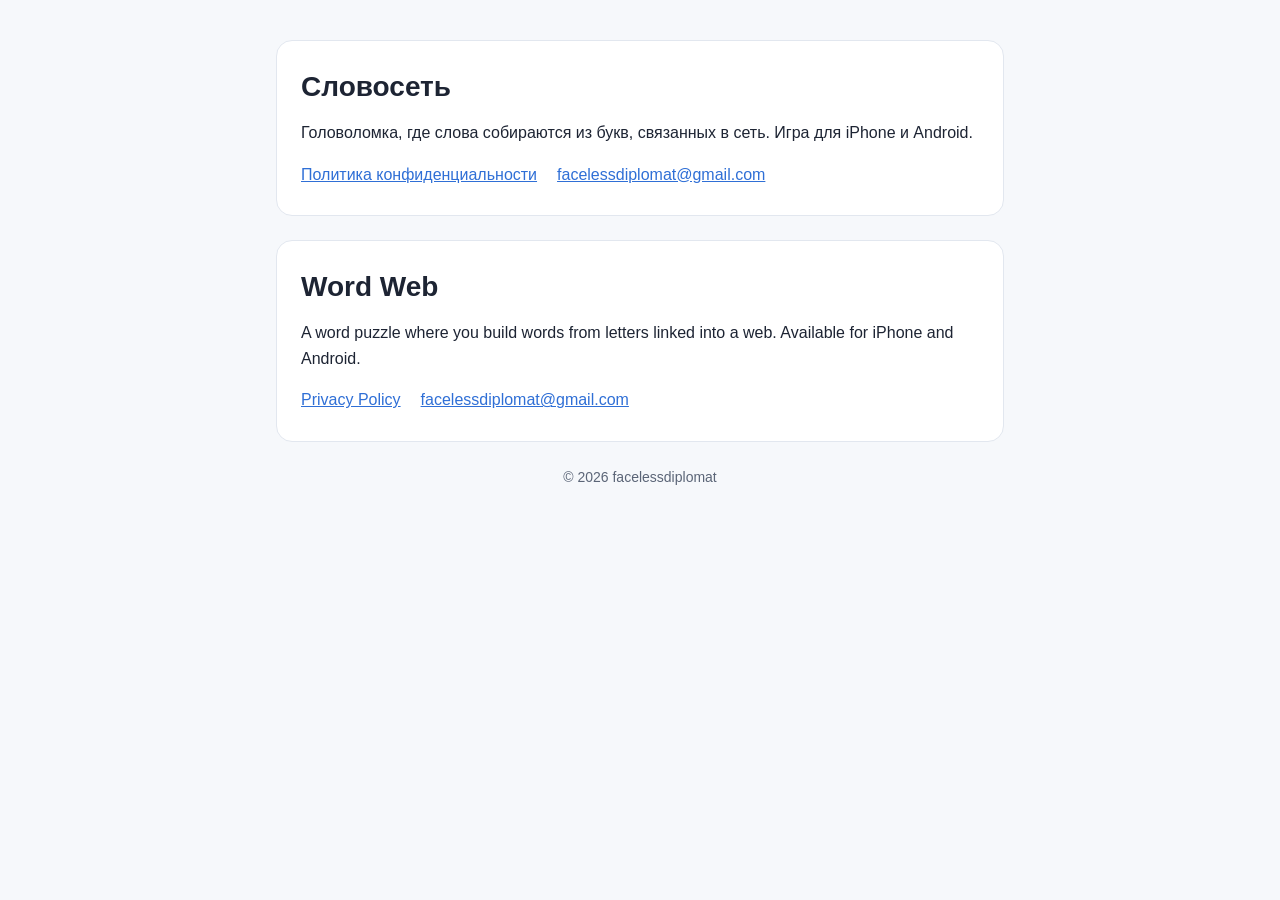
==== index.html @ be3394c1 "Add Word Web site with privacy policy" ====
<!doctype html>
<html lang="ru">
<head>
  <meta charset="utf-8">
  <meta name="viewport" content="width=device-width, initial-scale=1">
  <title>Словосеть · Word Web</title>
  <meta name="description" content="Словосеть (Word Web) — головоломка, где слова собираются из букв, связанных в сеть.">
  <link rel="stylesheet" href="style.css">
</head>
<body>
  <main>
    <section class="card">
      <h1>Словосеть</h1>
      <p>Головоломка, где слова собираются из букв, связанных в сеть. Игра для iPhone и Android.</p>
      <nav>
        <a href="privacy.html">Политика конфиденциальности</a>
        <a href="mailto:facelessdiplomat@gmail.com">facelessdiplomat@gmail.com</a>
      </nav>
    </section>
    <section class="card" lang="en">
      <h1>Word Web</h1>
      <p>A word puzzle where you build words from letters linked into a web. Available for iPhone and Android.</p>
      <nav>
        <a href="privacy.html#en">Privacy Policy</a>
        <a href="mailto:facelessdiplomat@gmail.com">facelessdiplomat@gmail.com</a>
      </nav>
    </section>
    <footer>© 2026 facelessdiplomat</footer>
  </main>
</body>
</html>
---- style.css ----
:root {
  --page: #f6f8fb;
  --card: #ffffff;
  --ink: #1d2433;
  --muted: #5b6577;
  --accent: #2f6fd6;
  --line: #e2e7ef;
}

@media (prefers-color-scheme: dark) {
  :root {
    --page: #10141c;
    --card: #181e29;
    --ink: #e8ecf3;
    --muted: #9aa5b8;
    --accent: #7aa7f2;
    --line: #262e3d;
  }
}

* {
  box-sizing: border-box;
}

body {
  margin: 0;
  background: var(--page);
  color: var(--ink);
  font: 16px/1.6 -apple-system, BlinkMacSystemFont, "Segoe UI", Roboto, "Helvetica Neue", Arial, sans-serif;
}

main {
  max-width: 760px;
  margin: 0 auto;
  padding: 40px 16px 64px;
}

.card {
  background: var(--card);
  border: 1px solid var(--line);
  border-radius: 16px;
  padding: 28px 24px;
  margin-bottom: 24px;
}

h1 {
  font-size: 28px;
  line-height: 1.25;
  margin: 0 0 8px;
}

h2 {
  font-size: 20px;
  margin: 28px 0 8px;
}

p,
li {
  color: var(--ink);
}

.muted {
  color: var(--muted);
}

a {
  color: var(--accent);
}

nav {
  display: flex;
  flex-wrap: wrap;
  gap: 12px 20px;
  margin-top: 16px;
}

footer {
  color: var(--muted);
  font-size: 14px;
  text-align: center;
}
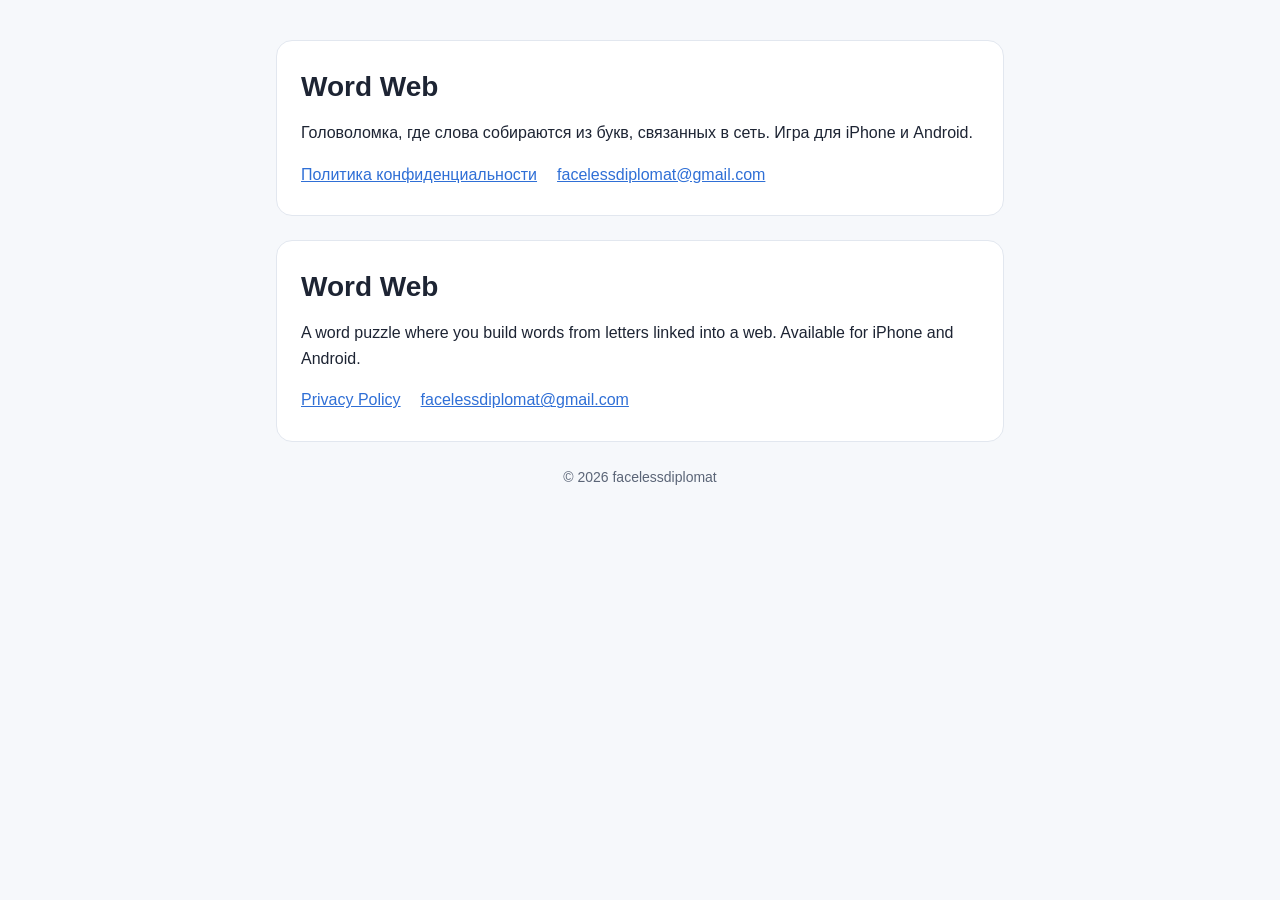
==== commit 7c46c8a8: "Rename the game to Word Web on the site" ====
--- a/index.html
+++ b/index.html
@@ -3,14 +3,14 @@
 <head>
   <meta charset="utf-8">
   <meta name="viewport" content="width=device-width, initial-scale=1">
-  <title>Словосеть · Word Web</title>
-  <meta name="description" content="Словосеть (Word Web) — головоломка, где слова собираются из букв, связанных в сеть.">
+  <title>Word Web</title>
+  <meta name="description" content="Word Web — головоломка, где слова собираются из букв, связанных в сеть.">
   <link rel="stylesheet" href="style.css">
 </head>
 <body>
   <main>
     <section class="card">
-      <h1>Словосеть</h1>
+      <h1>Word Web</h1>
       <p>Головоломка, где слова собираются из букв, связанных в сеть. Игра для iPhone и Android.</p>
       <nav>
         <a href="privacy.html">Политика конфиденциальности</a>
